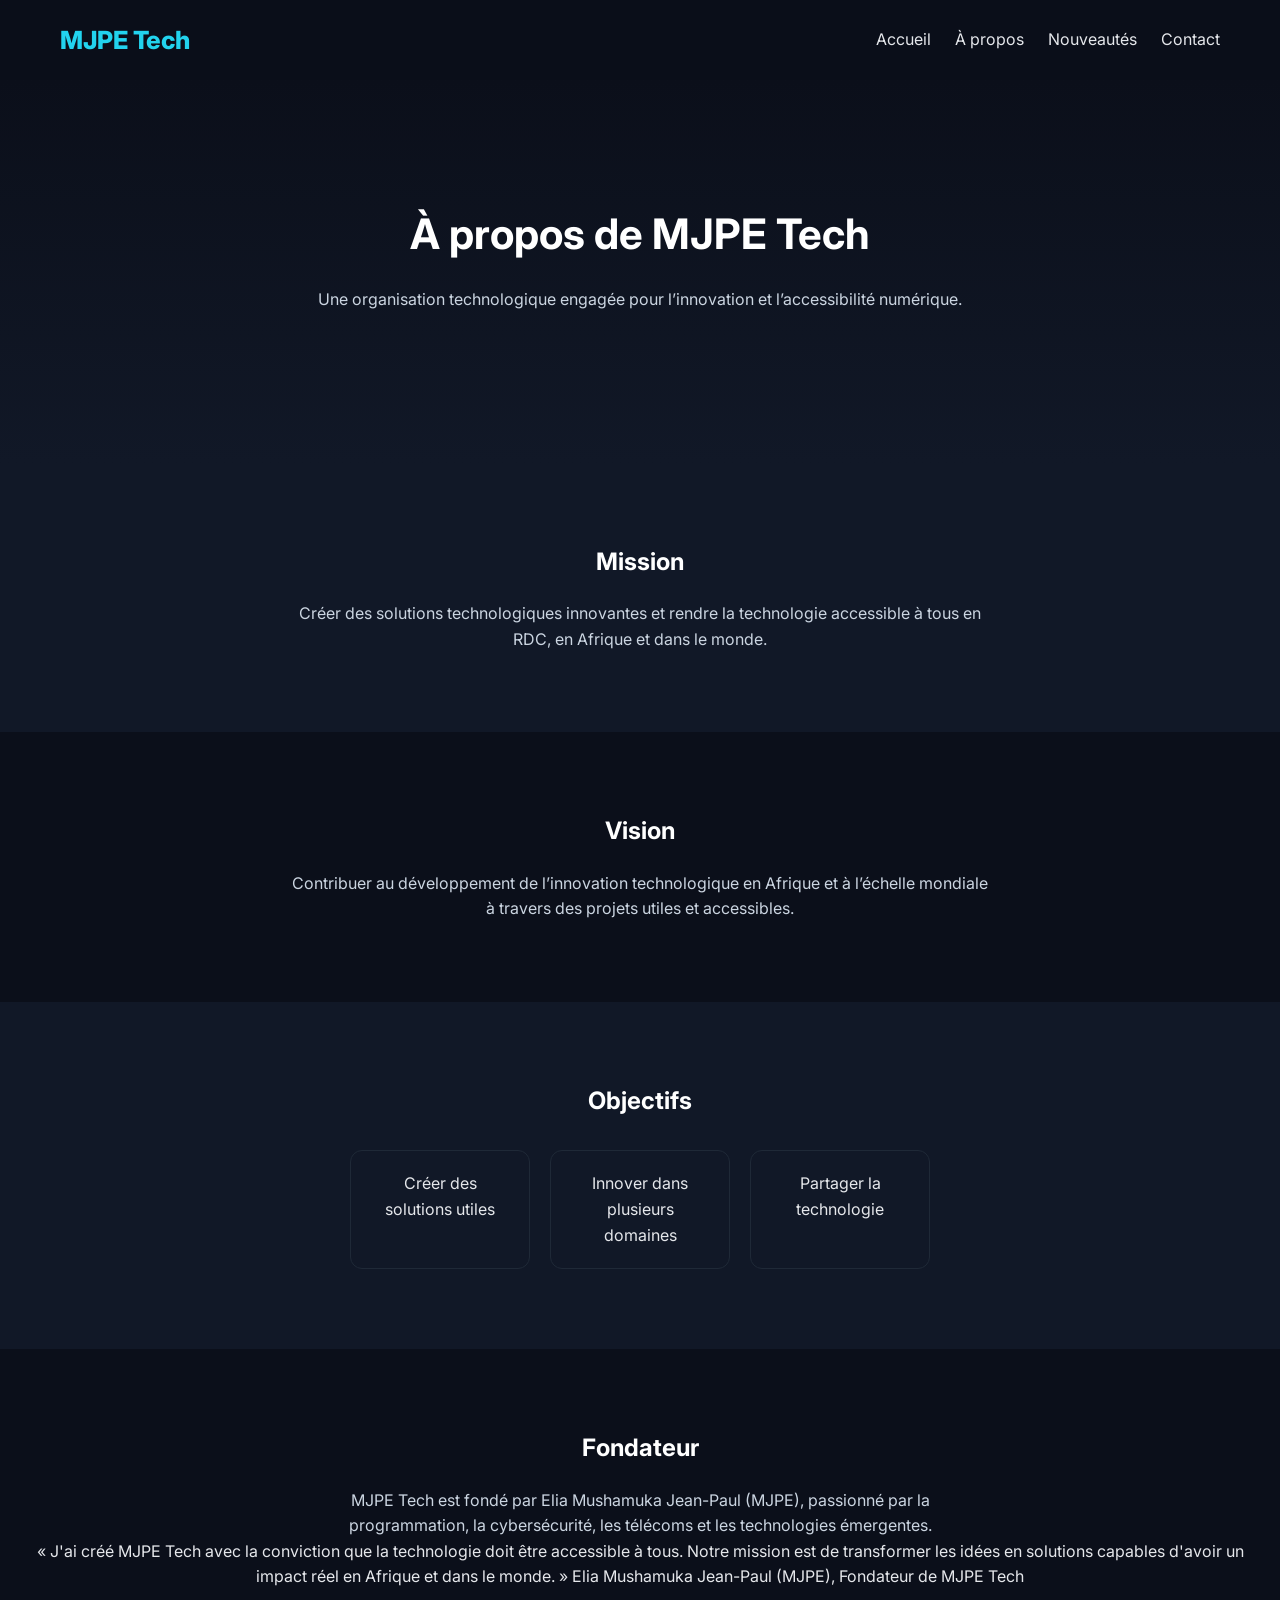
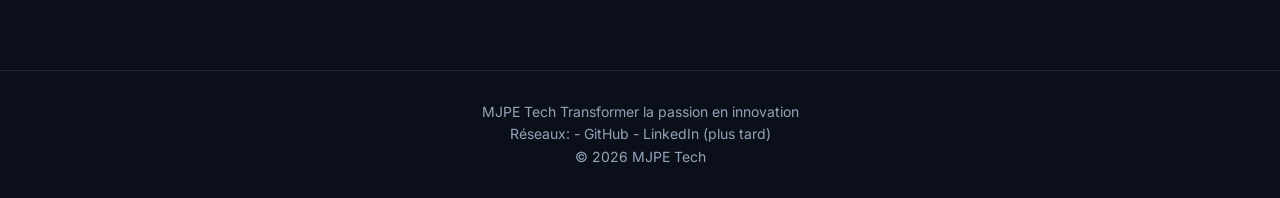
==== about.html @ 66c9de2f "premier envoi de mon projet" ====
<!doctype html>
<html lang="fr">
  <head>
    <meta charset="UTF-8" />
    <meta name="viewport" content="width=device-width, initial-scale=1.0" />
    <title>À propos - MJPE Tech</title>

    <link rel="stylesheet" href="assets/css/style.css" />

    <link rel="preconnect" href="https://fonts.googleapis.com" />
    <link rel="preconnect" href="https://fonts.gstatic.com" crossorigin />
    <link
      href="https://fonts.googleapis.com/css2?family=Inter:wght@300;400;600;700&display=swap"
      rel="stylesheet"
    />
  </head>

  <body>
    <!-- HEADER -->
    <header class="header">
      <div class="logo">MJPE Tech</div>

      <nav class="nav">
        <a href="index.html">Accueil</a>
        <a href="about.html">À propos</a>
        <a href="news.html">Nouveautés</a>
        <a href="contact.html">Contact</a>
      </nav>
    </header>

    <!-- HERO ABOUT -->
    <section class="hero">
      <h1>À propos de MJPE Tech</h1>
      <p>
        Une organisation technologique engagée pour l’innovation et
        l’accessibilité numérique.
      </p>
    </section>

    <!-- MISSION -->
    <section class="section">
      <h2>Mission</h2>
      <p>
        Créer des solutions technologiques innovantes et rendre la technologie
        accessible à tous en RDC, en Afrique et dans le monde.
      </p>
    </section>

    <!-- VISION -->
    <section class="section values">
      <h2>Vision</h2>
      <p>
        Contribuer au développement de l’innovation technologique en Afrique et
        à l’échelle mondiale à travers des projets utiles et accessibles.
      </p>
    </section>

    <!-- OBJECTIFS -->
    <section class="section">
      <h2>Objectifs</h2>

      <div class="grid">
        <div class="card">Créer des solutions utiles</div>
        <div class="card">Innover dans plusieurs domaines</div>
        <div class="card">Partager la technologie</div>
      </div>
    </section>

    <!-- FONDATEUR -->
    <section class="section values">
      <h2>Fondateur</h2>
      <p>
        MJPE Tech est fondé par Elia Mushamuka Jean-Paul (MJPE), passionné par
        la programmation, la cybersécurité, les télécoms et les technologies
        émergentes.
      </p>

      <p>
       <div class="temoignage">
        « J'ai créé MJPE Tech avec la conviction que la technologie doit être
        accessible à tous. Notre mission est de transformer les idées en
        solutions capables d'avoir un impact réel en Afrique et dans le monde. »
        Elia Mushamuka Jean-Paul (MJPE), Fondateur de MJPE Tech
      </div> 
      </p>
    </section>

    <!-- FOOTER -->
    <footer class="footer">
      MJPE Tech

Transformer la passion en innovation

  <div class="foot">
  Réseaux:
- GitHub
- LinkedIn (plus tard)
  </div>
      <p>© 2026 MJPE Tech</p>
    </footer>
  </body>
</html>
---- assets/css/style.css ----
/* =========================
   GLOBAL IMPROVEMENTS
========================= */

html {
  scroll-behavior: smooth;
}

body {
  -webkit-font-smoothing: antialiased;
  -moz-osx-font-smoothing: grayscale;
}
/* =========================
   BASE
========================= */
* {
  margin: 0;
  padding: 0;
  box-sizing: border-box;
  font-family: "Inter", sans-serif;
}

body {
  background: #0b0f1a;
  color: #e5e7eb;
  line-height: 1.6;
}

/* =========================
   HEADER
========================= */
.header {
  display: flex;
  justify-content: space-between;
  align-items: center;
  padding: 20px 60px;
  background: rgba(11, 15, 26, 0.9);
  position: sticky;
  top: 0;
  backdrop-filter: blur(10px);
}

.logo {
  font-weight: 800;
  font-size: 25px;
  color: #22d3ee;
}

.nav a {
  margin-left: 20px;
  text-decoration: none;
  color: #e5e7eb;
  position: relative;
  transition: 0.3s;
}

.nav a::after {
  content: "";
  position: absolute;
  left: 0;
  bottom: -4px;
  width: 0%;
  height: 2px;
  background: #22d3ee;
  transition: 0.3s;
}

.nav a:hover::after {
  width: 100%;
}

.nav a:hover {
  color: #22d3ee;
}

/* =========================
   HERO
========================= */
.hero {
  text-align: center;
  padding: 120px 20px;
  background: linear-gradient(180deg, #0b0f1a, #111827);
}

.hero h1 {
  font-size: 42px;
  color: white;
  margin-bottom: 20px;
}

.hero p {
  max-width: 700px;
  margin: auto;
  margin-bottom: 30px;
  color: #cbd5e1;
}

/* =========================
   BUTTONS
========================= */
.btn {
  padding: 12px 22px;
  border-radius: 10px;
  text-decoration: none;
  display: inline-block;
  transition: all 0.3s ease;
  font-weight: 500;
}
.btn:hover {
  transform: translateY(-2px);
  box-shadow: 0 10px 20px rgba(34, 211, 238, 0.2);
}

.btn.primary {
  background: #22d3ee;
  color: #0b0f1a;
}

.btn.primary:hover {
  background: #0ea5e9;
}

.btn.secondary {
  border: 1px solid #22d3ee;
  color: #22d3ee;
}

.btn.secondary:hover {
  background: #22d3ee;
  color: #0b0f1a;
}

/* =========================
   SECTIONS (claires)
========================= */
.section {
  padding: 80px 20px;
  text-align: center;
  background: #111827;
}

.section h2 {
  color: white;
  margin-bottom: 20px;
}

.section p {
  max-width: 700px;
  margin: auto;
  color: #cbd5e1;
}

/* =========================
   VALUES
========================= */
.values {
  background: #0b0f1a;
}

.grid {
  display: flex;
  justify-content: center;
  gap: 20px;
  margin-top: 30px;
  flex-wrap: wrap;
}

.card {
  background: #111827;
  padding: 20px;
  border-radius: 12px;
  width: 180px;
  text-align: center;
  border: 1px solid #1f2937;
  transition: all 0.3s ease;
}
.card:hover {
  transform: translateY(-5px);
  border-color: #22d3ee;
  box-shadow: 0 10px 25px rgba(34, 211, 238, 0.1);
}
/* =========================
   CTA
========================= */
.cta {
  padding: 80px 20px;
  text-align: center;
  background: linear-gradient(90deg, #1e3a8a, #0b0f1a);
}

.cta h2 {
  color: white;
  margin-bottom: 20px;
}

/* =========================
   FOOTER
========================= */
.footer {
  text-align: center;
  padding: 30px;
  background: #0b0f1a;
  border-top: 1px solid #1f2937;
  font-size: 14px;
  color: #94a3b8;
}

/* =========================
   RESPONSIVE
========================= */
@media (max-width: 768px) {
  .header {
    flex-direction: column;
    gap: 10px;
  }

  .hero h1 {
    font-size: 30px;
  }

  .grid {
    flex-direction: column;
    align-items: center;
  }
}
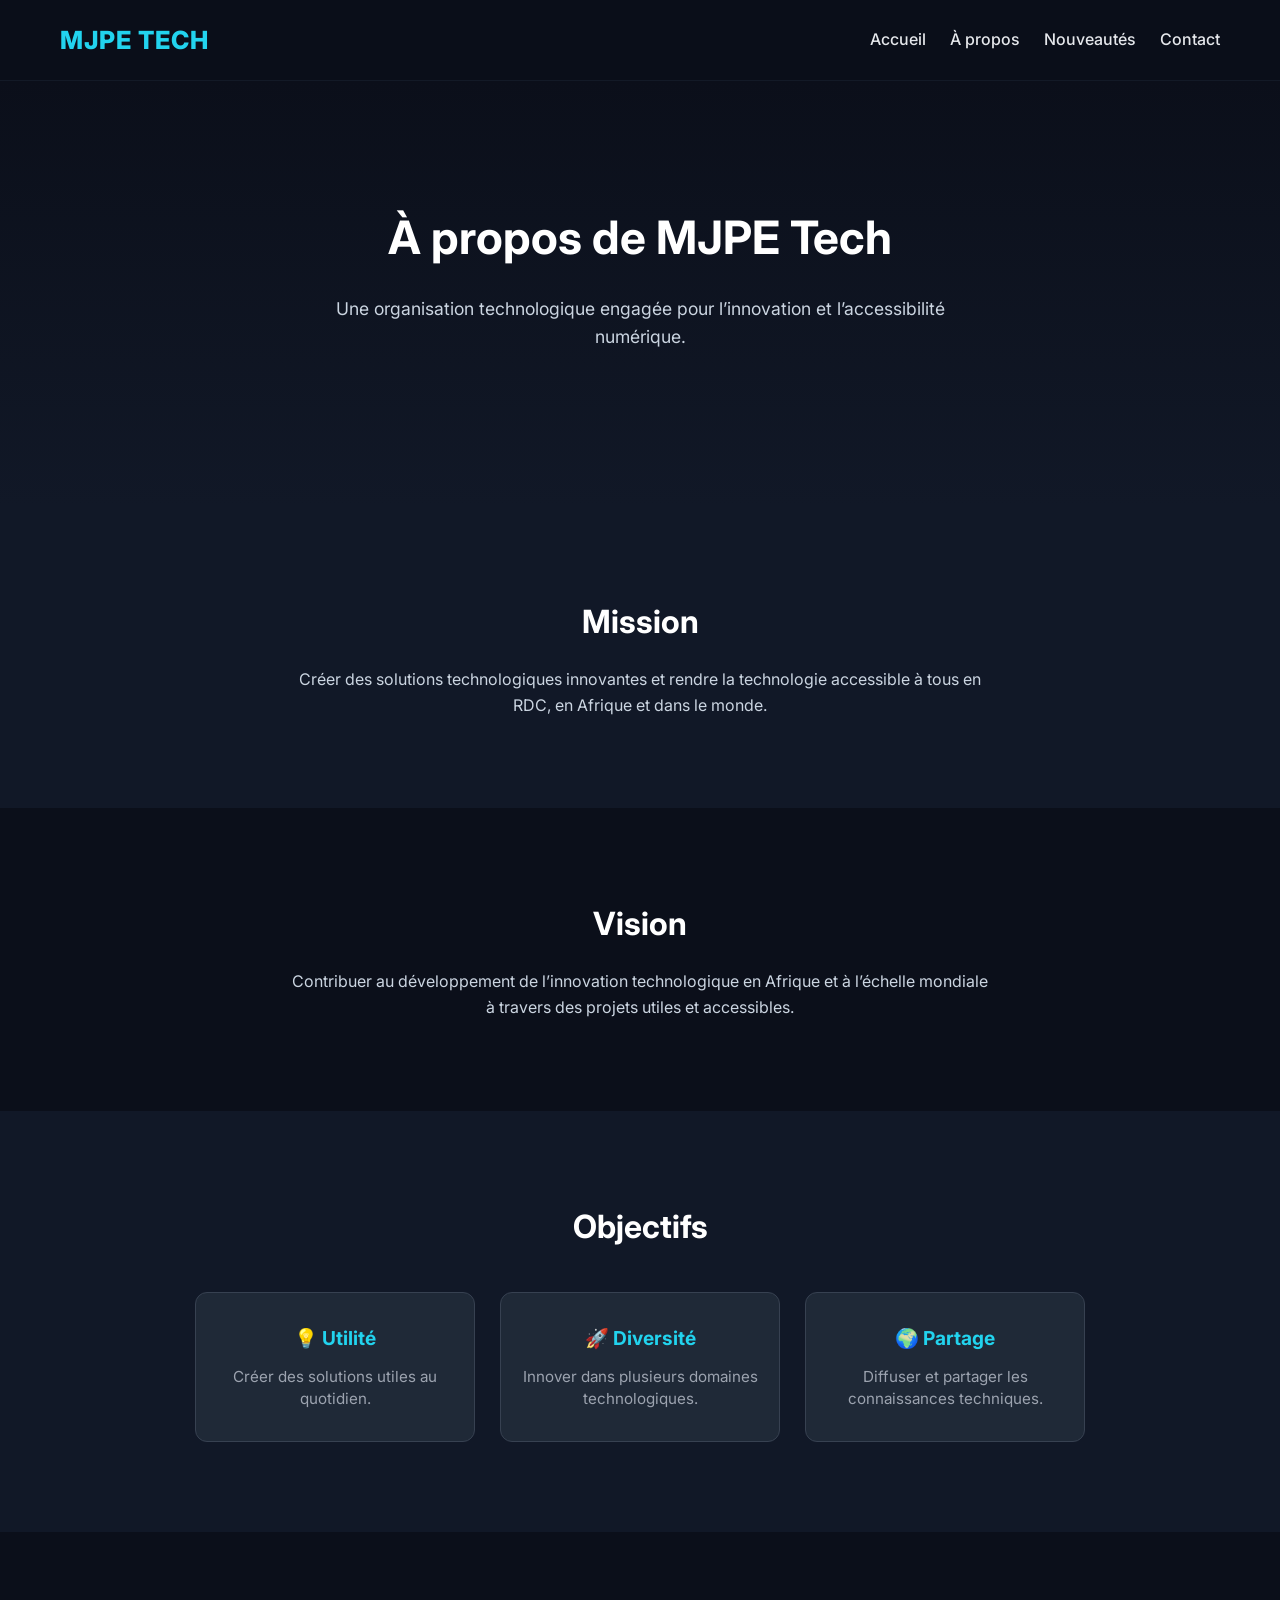
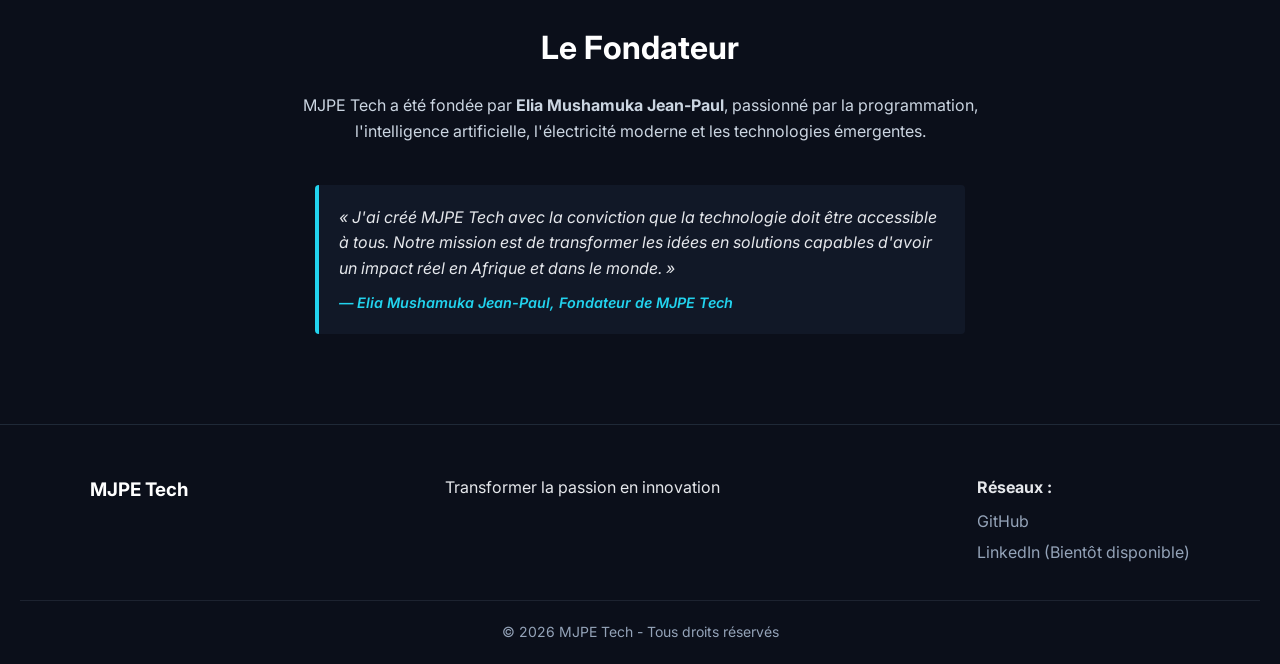
==== commit c8194699: "Mise à jour glogale html, css et js" ====
--- a/about.html
+++ b/about.html
@@ -4,6 +4,10 @@
     <meta charset="UTF-8" />
     <meta name="viewport" content="width=device-width, initial-scale=1.0" />
     <title>À propos - MJPE Tech</title>
+    <meta
+      name="description"
+      content="Découvrez l'histoire, la mission, la vision et les objectifs de MJPE Tech, une organisation technologique fondée par Elia Mushamuka Jean-Paul."
+    />
 
     <link rel="stylesheet" href="assets/css/style.css" />
 
@@ -16,7 +20,6 @@
   </head>
 
   <body>
-    <!-- HEADER -->
     <header class="header">
       <div class="logo">MJPE Tech</div>
 
@@ -28,7 +31,6 @@
       </nav>
     </header>
 
-    <!-- HERO ABOUT -->
     <section class="hero">
       <h1>À propos de MJPE Tech</h1>
       <p>
@@ -37,7 +39,6 @@
       </p>
     </section>
 
-    <!-- MISSION -->
     <section class="section">
       <h2>Mission</h2>
       <p>
@@ -46,7 +47,6 @@
       </p>
     </section>
 
-    <!-- VISION -->
     <section class="section values">
       <h2>Vision</h2>
       <p>
@@ -55,48 +55,58 @@
       </p>
     </section>
 
-    <!-- OBJECTIFS -->
     <section class="section">
       <h2>Objectifs</h2>
-
       <div class="grid">
-        <div class="card">Créer des solutions utiles</div>
-        <div class="card">Innover dans plusieurs domaines</div>
-        <div class="card">Partager la technologie</div>
+        <div class="card">
+          <h3>💡 Utilité</h3>
+          <p>Créer des solutions utiles au quotidien.</p>
+        </div>
+        <div class="card">
+          <h3>🚀 Diversité</h3>
+          <p>Innover dans plusieurs domaines technologiques.</p>
+        </div>
+        <div class="card">
+          <h3>🌍 Partage</h3>
+          <p>Diffuser et partager les connaissances techniques.</p>
+        </div>
       </div>
     </section>
 
-    <!-- FONDATEUR -->
     <section class="section values">
-      <h2>Fondateur</h2>
+      <h2>Le Fondateur</h2>
       <p>
-        MJPE Tech est fondé par Elia Mushamuka Jean-Paul (MJPE), passionné par
-        la programmation, la cybersécurité, les télécoms et les technologies
-        émergentes.
+        MJPE Tech a été fondée par <strong>Elia Mushamuka Jean-Paul</strong>,
+        passionné par la programmation, l'intelligence artificielle,
+        l'électricité moderne et les technologies émergentes.
       </p>
 
-      <p>
-       <div class="temoignage">
-        « J'ai créé MJPE Tech avec la conviction que la technologie doit être
-        accessible à tous. Notre mission est de transformer les idées en
-        solutions capables d'avoir un impact réel en Afrique et dans le monde. »
-        Elia Mushamuka Jean-Paul (MJPE), Fondateur de MJPE Tech
-      </div> 
-      </p>
+      <blockquote class="temoignage">
+        <p>
+          « J'ai créé MJPE Tech avec la conviction que la technologie doit être
+          accessible à tous. Notre mission est de transformer les idées en
+          solutions capables d'avoir un impact réel en Afrique et dans le monde.
+          »
+        </p>
+        <cite>— Elia Mushamuka Jean-Paul, Fondateur de MJPE Tech</cite>
+      </blockquote>
     </section>
 
-    <!-- FOOTER -->
     <footer class="footer">
-      MJPE Tech
-
-Transformer la passion en innovation
-
-  <div class="foot">
-  Réseaux:
-- GitHub
-- LinkedIn (plus tard)
-  </div>
-      <p>© 2026 MJPE Tech</p>
+      <div class="footer-content">
+        <h3>MJPE Tech</h3>
+        <p>Transformer la passion en innovation</p>
+        <div class="foot">
+          <p><strong>Réseaux :</strong></p>
+          <ul>
+            <li>
+              <a href="https://github.com/MJPE-ELIA" target="_blank">GitHub</a>
+            </li>
+            <li><a href="#">LinkedIn (Bientôt disponible)</a></li>
+          </ul>
+        </div>
+      </div>
+      <p class="copyright">© 2026 MJPE Tech - Tous droits réservés</p>
     </footer>
   </body>
 </html>
--- a/assets/css/style.css
+++ b/assets/css/style.css
@@ -1,18 +1,10 @@
-/* =========================
-   GLOBAL IMPROVEMENTS
-========================= */
-
+/* ==========================================================================
+   GLOBAL IMPROVEMENTS & BASE
+   ========================================================================== */
 html {
   scroll-behavior: smooth;
 }
 
-body {
-  -webkit-font-smoothing: antialiased;
-  -moz-osx-font-smoothing: grayscale;
-}
-/* =========================
-   BASE
-========================= */
 * {
   margin: 0;
   padding: 0;
@@ -24,11 +16,13 @@
   background: #0b0f1a;
   color: #e5e7eb;
   line-height: 1.6;
-}
-
-/* =========================
-   HEADER
-========================= */
+  -webkit-font-smoothing: antialiased;
+  -moz-osx-font-smoothing: grayscale;
+}
+
+/* ==========================================================================
+   HEADER / NAVIGATION
+   ========================================================================== */
 .header {
   display: flex;
   justify-content: space-between;
@@ -37,13 +31,17 @@
   background: rgba(11, 15, 26, 0.9);
   position: sticky;
   top: 0;
+  z-index: 1000;
   backdrop-filter: blur(10px);
+  border-bottom: 1px solid rgba(31, 41, 55, 0.5);
 }
 
 .logo {
   font-weight: 800;
   font-size: 25px;
   color: #22d3ee;
+  text-transform: uppercase;
+  letter-spacing: 1px;
 }
 
 .nav a {
@@ -52,6 +50,7 @@
   color: #e5e7eb;
   position: relative;
   transition: 0.3s;
+  font-weight: 500;
 }
 
 .nav a::after {
@@ -73,9 +72,9 @@
   color: #22d3ee;
 }
 
-/* =========================
-   HERO
-========================= */
+/* ==========================================================================
+   HERO SECTION
+   ========================================================================== */
 .hero {
   text-align: center;
   padding: 120px 20px;
@@ -83,32 +82,36 @@
 }
 
 .hero h1 {
-  font-size: 42px;
+  font-size: 46px;
   color: white;
   margin-bottom: 20px;
+  font-weight: 700;
 }
 
 .hero p {
   max-width: 700px;
   margin: auto;
-  margin-bottom: 30px;
+  margin-bottom: 35px;
   color: #cbd5e1;
-}
-
-/* =========================
+  font-size: 1.1rem;
+}
+
+/* ==========================================================================
    BUTTONS
-========================= */
+   ========================================================================== */
 .btn {
-  padding: 12px 22px;
+  padding: 12px 24px;
   border-radius: 10px;
   text-decoration: none;
   display: inline-block;
   transition: all 0.3s ease;
-  font-weight: 500;
-}
+  font-weight: 600;
+  margin: 5px;
+}
+
 .btn:hover {
   transform: translateY(-2px);
-  box-shadow: 0 10px 20px rgba(34, 211, 238, 0.2);
+  box-shadow: 0 10px 20px rgba(34, 211, 238, 0.25);
 }
 
 .btn.primary {
@@ -130,11 +133,11 @@
   color: #0b0f1a;
 }
 
-/* =========================
-   SECTIONS (claires)
-========================= */
+/* ==========================================================================
+   SECTIONS & GRIDS
+   ========================================================================== */
 .section {
-  padding: 80px 20px;
+  padding: 90px 20px;
   text-align: center;
   background: #111827;
 }
@@ -142,6 +145,8 @@
 .section h2 {
   color: white;
   margin-bottom: 20px;
+  font-size: 32px;
+  position: relative;
 }
 
 .section p {
@@ -150,9 +155,6 @@
   color: #cbd5e1;
 }
 
-/* =========================
-   VALUES
-========================= */
 .values {
   background: #0b0f1a;
 }
@@ -160,28 +162,170 @@
 .grid {
   display: flex;
   justify-content: center;
-  gap: 20px;
-  margin-top: 30px;
+  gap: 25px;
+  margin-top: 40px;
   flex-wrap: wrap;
 }
 
+/* ==========================================================================
+   CARDS (COMPOSANTS MULTI-PAGES)
+   ========================================================================== */
 .card {
-  background: #111827;
-  padding: 20px;
+  background: #1f2937;
+  padding: 30px 20px;
   border-radius: 12px;
-  width: 180px;
+  width: 280px; /* Élargi pour accueillir les descriptions de services et d'objectifs */
   text-align: center;
-  border: 1px solid #1f2937;
+  border: 1px solid #374151;
   transition: all 0.3s ease;
 }
+
+.card h3 {
+  color: #22d3ee;
+  margin-bottom: 12px;
+  font-size: 1.2rem;
+}
+
+.card p {
+  font-size: 0.95rem;
+  color: #9ca3af;
+  line-height: 1.5;
+}
+
 .card:hover {
   transform: translateY(-5px);
   border-color: #22d3ee;
-  box-shadow: 0 10px 25px rgba(34, 211, 238, 0.1);
-}
-/* =========================
-   CTA
-========================= */
+  box-shadow: 0 10px 25px rgba(34, 211, 238, 0.15);
+}
+
+/* Ajustement spécifique pour les petites cartes de valeurs pures */
+.values .card {
+  width: 200px;
+  font-weight: 600;
+}
+
+/* ==========================================================================
+   PAGE ABOUT : CITED / TEMOIGNAGE
+   ========================================================================== */
+.temoignage {
+  max-width: 650px;
+  margin: 40px auto 0 auto;
+  padding: 20px;
+  background: #111827;
+  border-left: 4px solid #22d3ee;
+  border-radius: 4px;
+  text-align: left;
+}
+
+.temoignage p {
+  font-style: italic;
+  color: #e5e7eb;
+  margin-bottom: 10px;
+}
+
+.temoignage cite {
+  font-size: 0.9rem;
+  color: #22d3ee;
+  font-weight: 600;
+  display: block;
+}
+
+/* ==========================================================================
+   PAGE NEWS : ACTUALITÉS
+   ========================================================================== */
+.news-container {
+  display: flex;
+  flex-direction: column;
+  align-items: center;
+  gap: 20px;
+}
+
+.news-card {
+  width: 100%;
+  max-width: 750px;
+  text-align: left;
+  padding: 25px;
+}
+
+.news-date {
+  display: inline-block;
+  font-size: 0.85rem;
+  color: #22d3ee;
+  font-weight: 600;
+  margin-bottom: 8px;
+  background: rgba(34, 211, 238, 0.1);
+  padding: 3px 10px;
+  border-radius: 20px;
+}
+
+/* ==========================================================================
+   PAGE CONTACT : FORMULAIRE
+   ========================================================================== */
+.form-container {
+  max-width: 600px;
+  margin: 0 auto;
+  background: #0b0f1a;
+  padding: 40px;
+  border-radius: 12px;
+  border: 1px solid #1f2937;
+}
+
+.contact-form {
+  text-align: left;
+}
+
+.form-group {
+  margin-bottom: 20px;
+}
+
+.form-group label {
+  display: block;
+  font-weight: 600;
+  margin-bottom: 8px;
+  color: #e5e7eb;
+  font-size: 0.95rem;
+}
+
+.form-group input,
+.form-group textarea {
+  width: 100%;
+  padding: 12px 15px;
+  background: #1f2937;
+  border: 1px solid #374151;
+  border-radius: 8px;
+  color: white;
+  font-size: 1rem;
+  transition: border-color 0.3s ease;
+}
+
+.form-group input:focus,
+.form-group textarea:focus {
+  outline: none;
+  border-color: #22d3ee;
+}
+
+.form-group textarea {
+  height: 140px;
+  resize: vertical;
+}
+
+.contact-form .btn {
+  width: 100%;
+  margin: 10px 0 0 0;
+  cursor: pointer;
+}
+
+.contact-info a {
+  color: #22d3ee;
+  text-decoration: none;
+}
+.contact-info a:hover {
+  text-decoration: underline;
+}
+
+/* ==========================================================================
+   CALL TO ACTION (CTA)
+   ========================================================================== */
 .cta {
   padding: 80px 20px;
   text-align: center;
@@ -193,33 +337,98 @@
   margin-bottom: 20px;
 }
 
-/* =========================
-   FOOTER
-========================= */
+/* ==========================================================================
+   FOOTER STRUCTURE ENRICHIE
+   ========================================================================== */
 .footer {
-  text-align: center;
-  padding: 30px;
   background: #0b0f1a;
   border-top: 1px solid #1f2937;
+  padding: 50px 20px 20px 20px;
+  text-align: center;
+}
+
+.footer-content {
+  max-width: 1100px;
+  margin: 0 auto 30px auto;
+  display: flex;
+  justify-content: space-between;
+  align-items: flex-start;
+  flex-wrap: wrap;
+  gap: 30px;
+  text-align: left;
+}
+
+.footer-content h3 {
+  color: white;
+  margin-bottom: 10px;
+}
+
+.footer-content .foot ul {
+  list-style: none;
+  margin-top: 8px;
+}
+
+.footer-content .foot ul li {
+  margin-bottom: 5px;
+}
+
+.footer-content .foot ul li a {
+  color: #94a3b8;
+  text-decoration: none;
+  transition: color 0.3s;
+}
+
+.footer-content .foot ul li a:hover {
+  color: #22d3ee;
+}
+
+.copyright {
   font-size: 14px;
   color: #94a3b8;
-}
-
-/* =========================
-   RESPONSIVE
-========================= */
+  border-top: 1px solid rgba(55, 65, 81, 0.4);
+  padding-top: 20px;
+}
+
+/* ==========================================================================
+   RESPONSIVE DESIGN (TABLETTES & MOBILES)
+   ========================================================================== */
 @media (max-width: 768px) {
   .header {
     flex-direction: column;
-    gap: 10px;
+    gap: 15px;
+    padding: 20px;
+  }
+
+  .nav a {
+    margin: 0 10px;
   }
 
   .hero h1 {
-    font-size: 30px;
+    font-size: 32px;
+  }
+
+  .hero p {
+    font-size: 1rem;
   }
 
   .grid {
     flex-direction: column;
     align-items: center;
   }
-}
+
+  .card,
+  .values .card {
+    width: 100%;
+    max-width: 340px;
+  }
+
+  .footer-content {
+    flex-direction: column;
+    text-align: center;
+    align-items: center;
+  }
+
+  .form-container {
+    padding: 20px;
+  }
+}
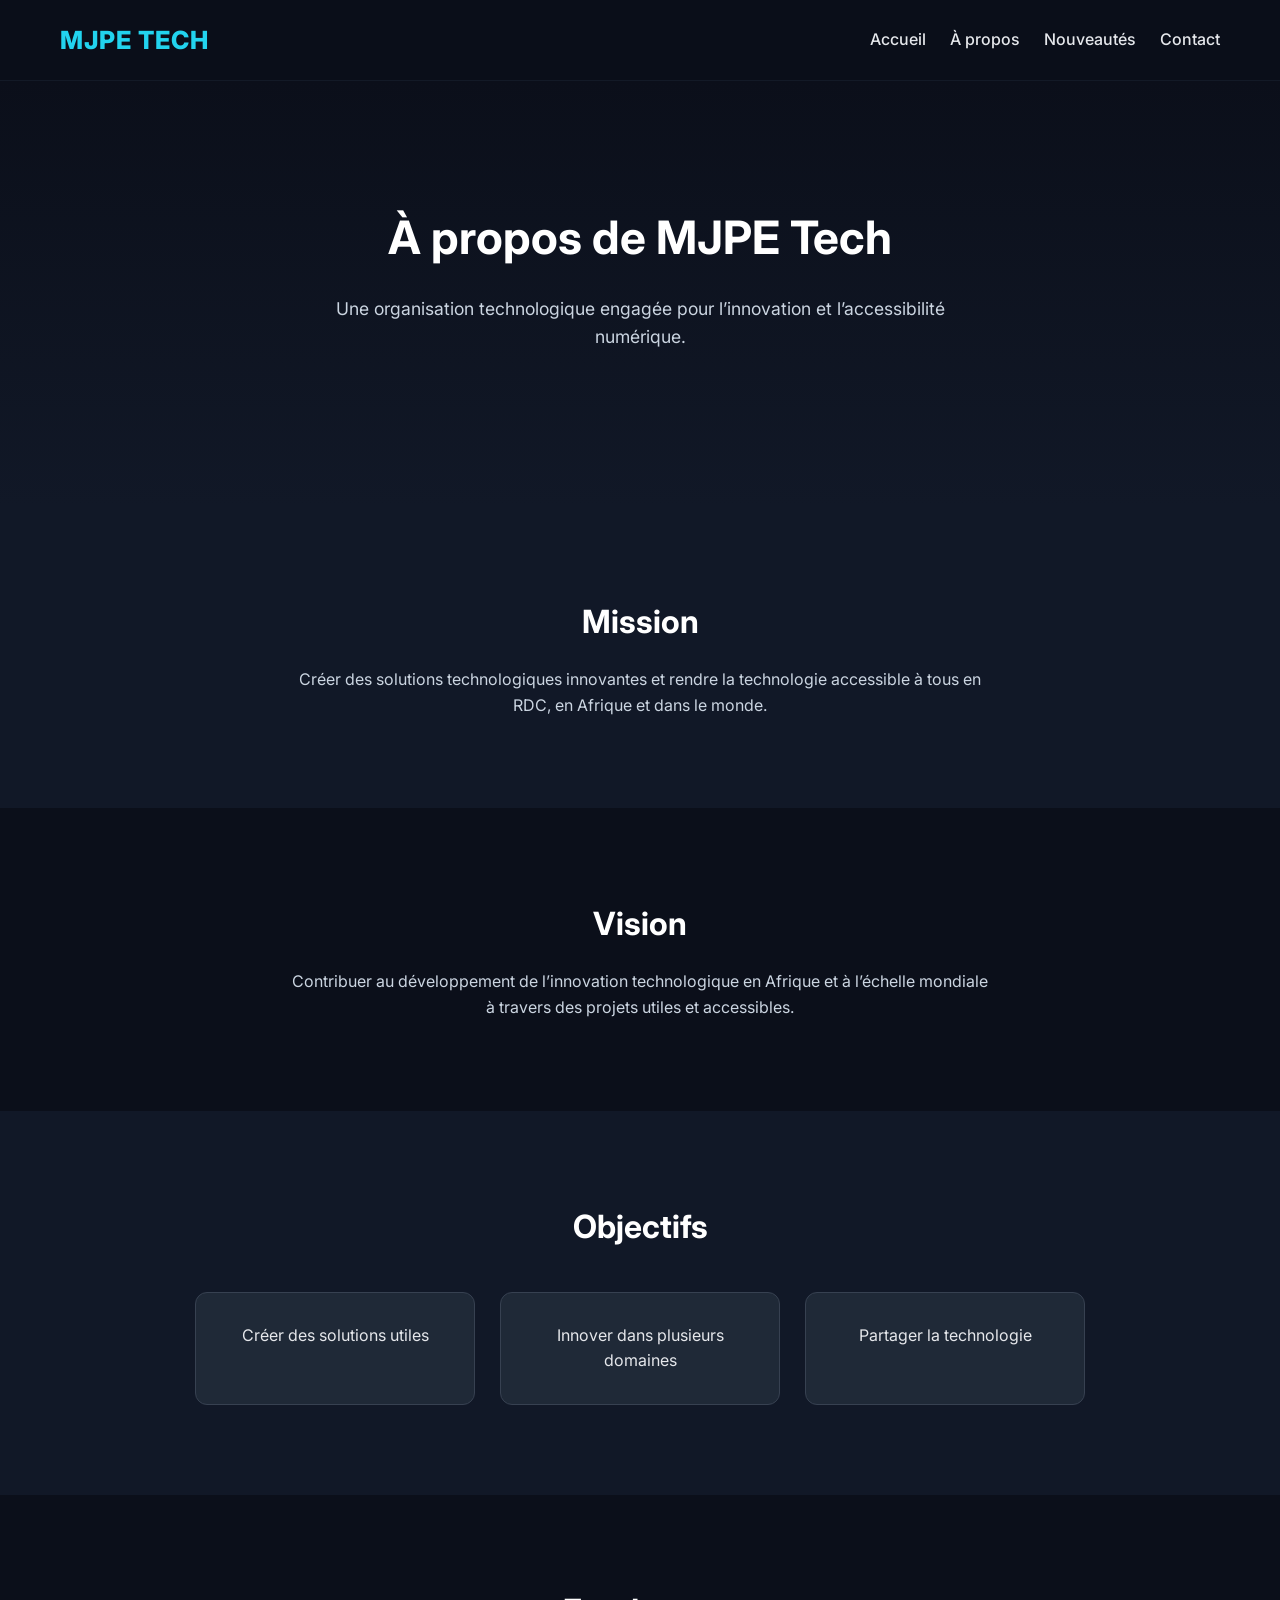
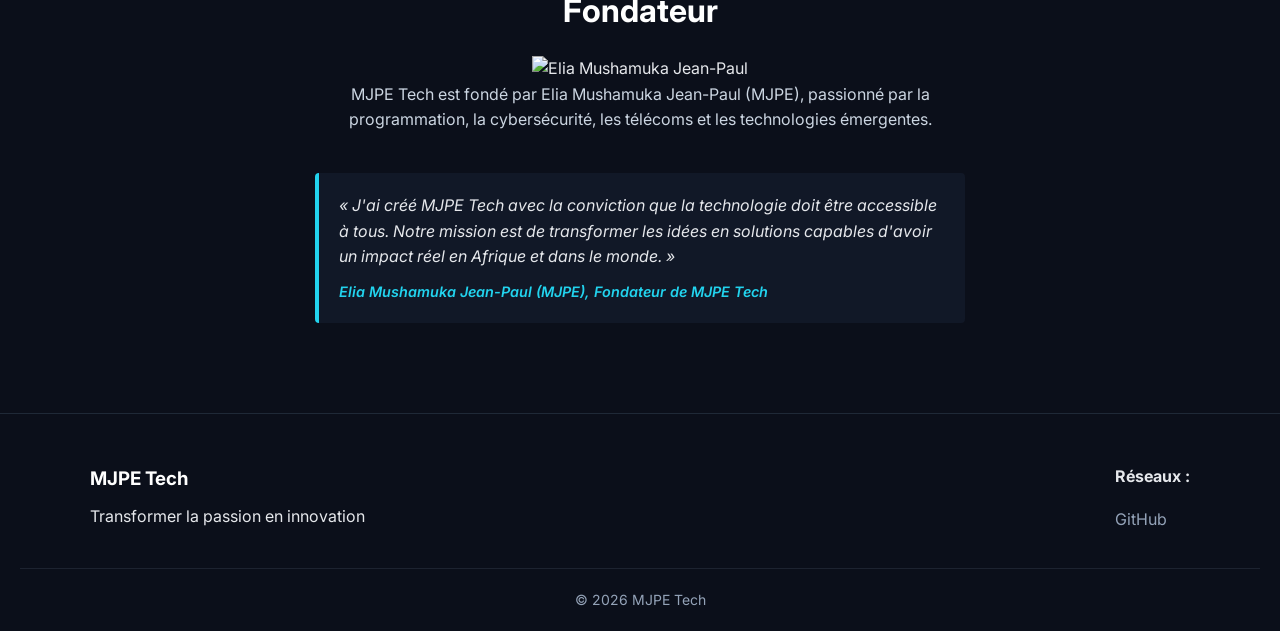
==== commit b072ff69: "mise à jour de mon backend" ====
--- a/about.html
+++ b/about.html
@@ -4,13 +4,7 @@
     <meta charset="UTF-8" />
     <meta name="viewport" content="width=device-width, initial-scale=1.0" />
     <title>À propos - MJPE Tech</title>
-    <meta
-      name="description"
-      content="Découvrez l'histoire, la mission, la vision et les objectifs de MJPE Tech, une organisation technologique fondée par Elia Mushamuka Jean-Paul."
-    />
-
     <link rel="stylesheet" href="assets/css/style.css" />
-
     <link rel="preconnect" href="https://fonts.googleapis.com" />
     <link rel="preconnect" href="https://fonts.gstatic.com" crossorigin />
     <link
@@ -22,7 +16,6 @@
   <body>
     <header class="header">
       <div class="logo">MJPE Tech</div>
-
       <nav class="nav">
         <a href="index.html">Accueil</a>
         <a href="about.html">À propos</a>
@@ -58,27 +51,25 @@
     <section class="section">
       <h2>Objectifs</h2>
       <div class="grid">
-        <div class="card">
-          <h3>💡 Utilité</h3>
-          <p>Créer des solutions utiles au quotidien.</p>
-        </div>
-        <div class="card">
-          <h3>🚀 Diversité</h3>
-          <p>Innover dans plusieurs domaines technologiques.</p>
-        </div>
-        <div class="card">
-          <h3>🌍 Partage</h3>
-          <p>Diffuser et partager les connaissances techniques.</p>
-        </div>
+        <div class="card">Créer des solutions utiles</div>
+        <div class="card">Innover dans plusieurs domaines</div>
+        <div class="card">Partager la technologie</div>
       </div>
     </section>
 
     <section class="section values">
-      <h2>Le Fondateur</h2>
+      <h2>Fondateur</h2>
+
+      <img
+        src="assets/images/elia-fondateur.jpg"
+        alt="Elia Mushamuka Jean-Paul"
+        class="profile-pic"
+      />
+
       <p>
-        MJPE Tech a été fondée par <strong>Elia Mushamuka Jean-Paul</strong>,
-        passionné par la programmation, l'intelligence artificielle,
-        l'électricité moderne et les technologies émergentes.
+        MJPE Tech est fondé par Elia Mushamuka Jean-Paul (MJPE), passionné par
+        la programmation, la cybersécurité, les télécoms et les technologies
+        émergentes.
       </p>
 
       <blockquote class="temoignage">
@@ -88,25 +79,28 @@
           solutions capables d'avoir un impact réel en Afrique et dans le monde.
           »
         </p>
-        <cite>— Elia Mushamuka Jean-Paul, Fondateur de MJPE Tech</cite>
+        <cite>Elia Mushamuka Jean-Paul (MJPE), Fondateur de MJPE Tech</cite>
       </blockquote>
     </section>
 
     <footer class="footer">
       <div class="footer-content">
-        <h3>MJPE Tech</h3>
-        <p>Transformer la passion en innovation</p>
+        <div class="footer-brand">
+          <h3>MJPE Tech</h3>
+          <p>Transformer la passion en innovation</p>
+        </div>
         <div class="foot">
           <p><strong>Réseaux :</strong></p>
           <ul>
             <li>
               <a href="https://github.com/MJPE-ELIA" target="_blank">GitHub</a>
             </li>
-            <li><a href="#">LinkedIn (Bientôt disponible)</a></li>
           </ul>
         </div>
       </div>
-      <p class="copyright">© 2026 MJPE Tech - Tous droits réservés</p>
+      <p class="copyright">© 2026 MJPE Tech</p>
     </footer>
+
+    <script src="assets/js/main.js"></script>
   </body>
 </html>
--- a/assets/css/style.css
+++ b/assets/css/style.css
@@ -432,3 +432,22 @@
     padding: 20px;
   }
 }
+
+.foot {
+  display: flex;
+  flex-direction: column;
+  gap: 10px;
+}
+
+.github-link {
+  color: #22d3ee !important; /* Force la couleur cyan */
+  text-decoration: none !important; /* Enlève le soulignement moche */
+  font-weight: 600;
+  display: inline-block;
+  margin-top: 5px;
+  transition: opacity 0.2s ease;
+}
+
+.github-link:hover {
+  opacity: 0.8; /* Légère transparence au survol */
+}
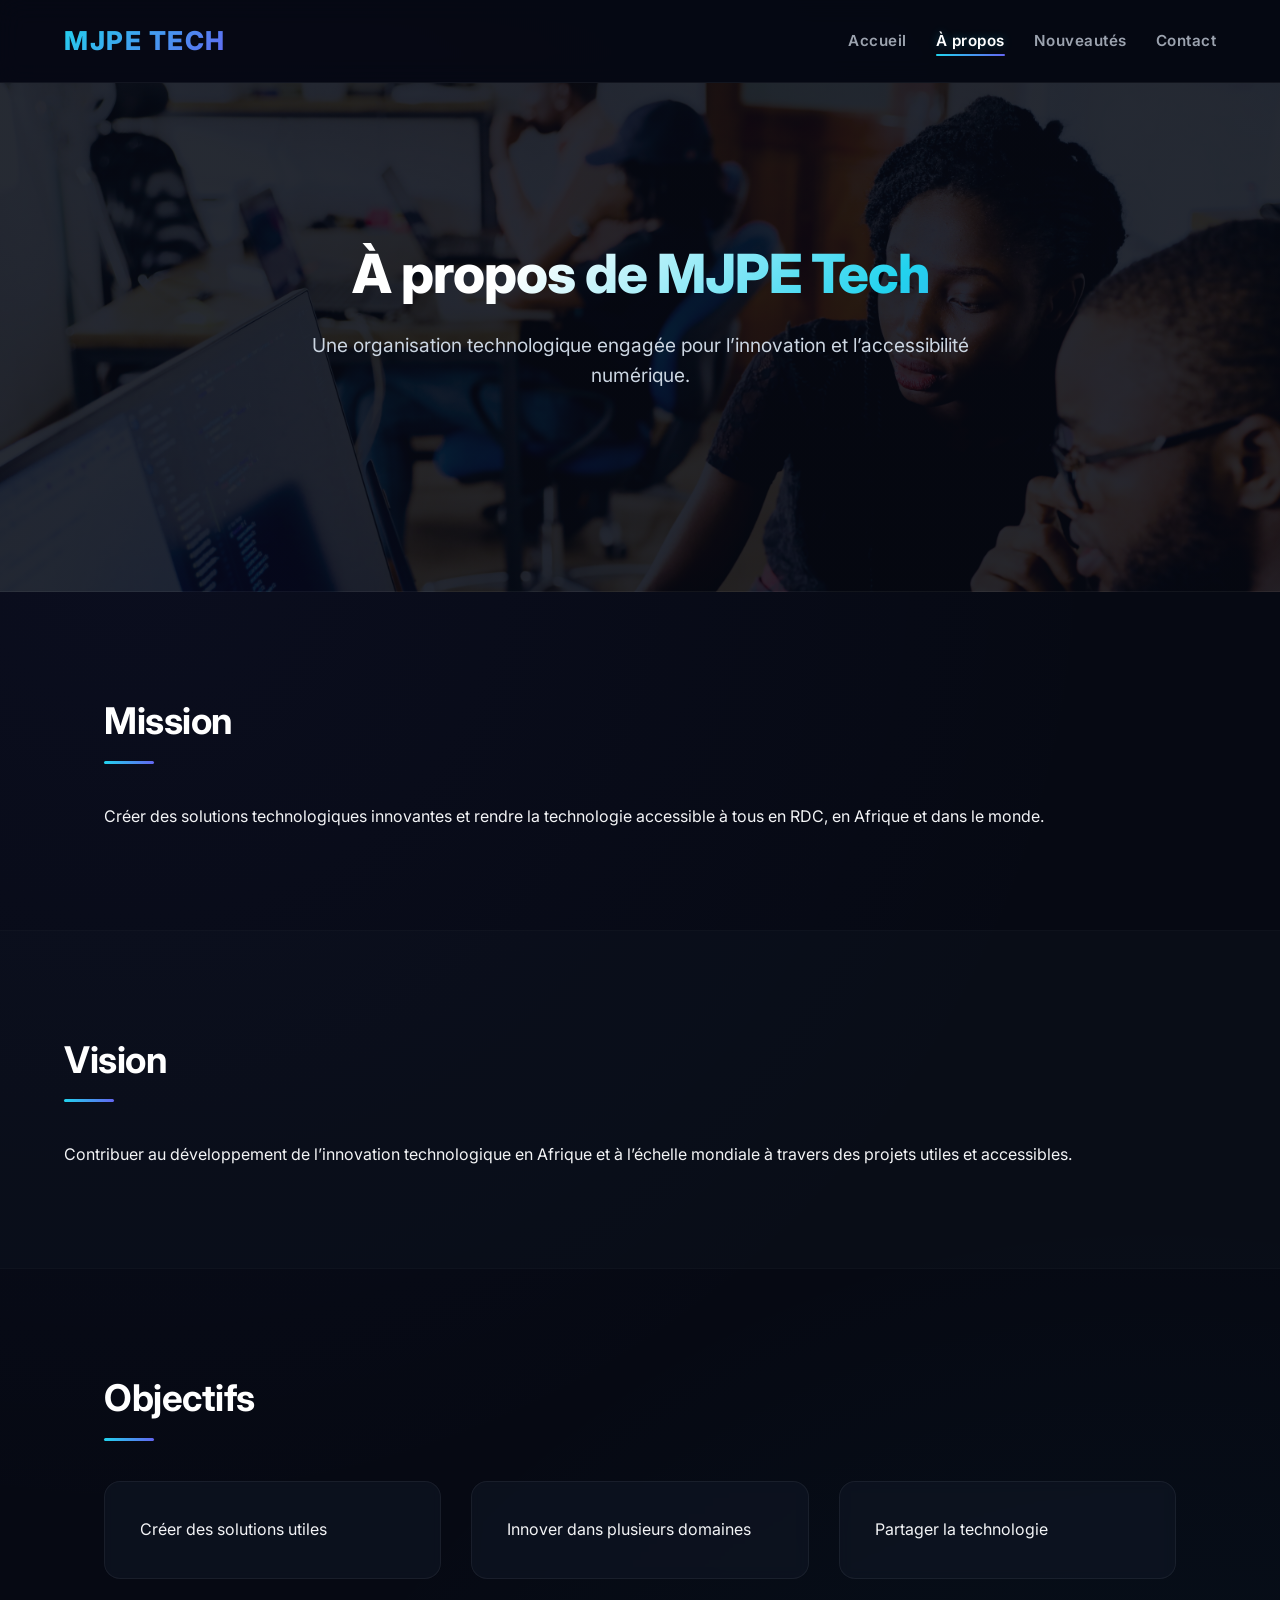
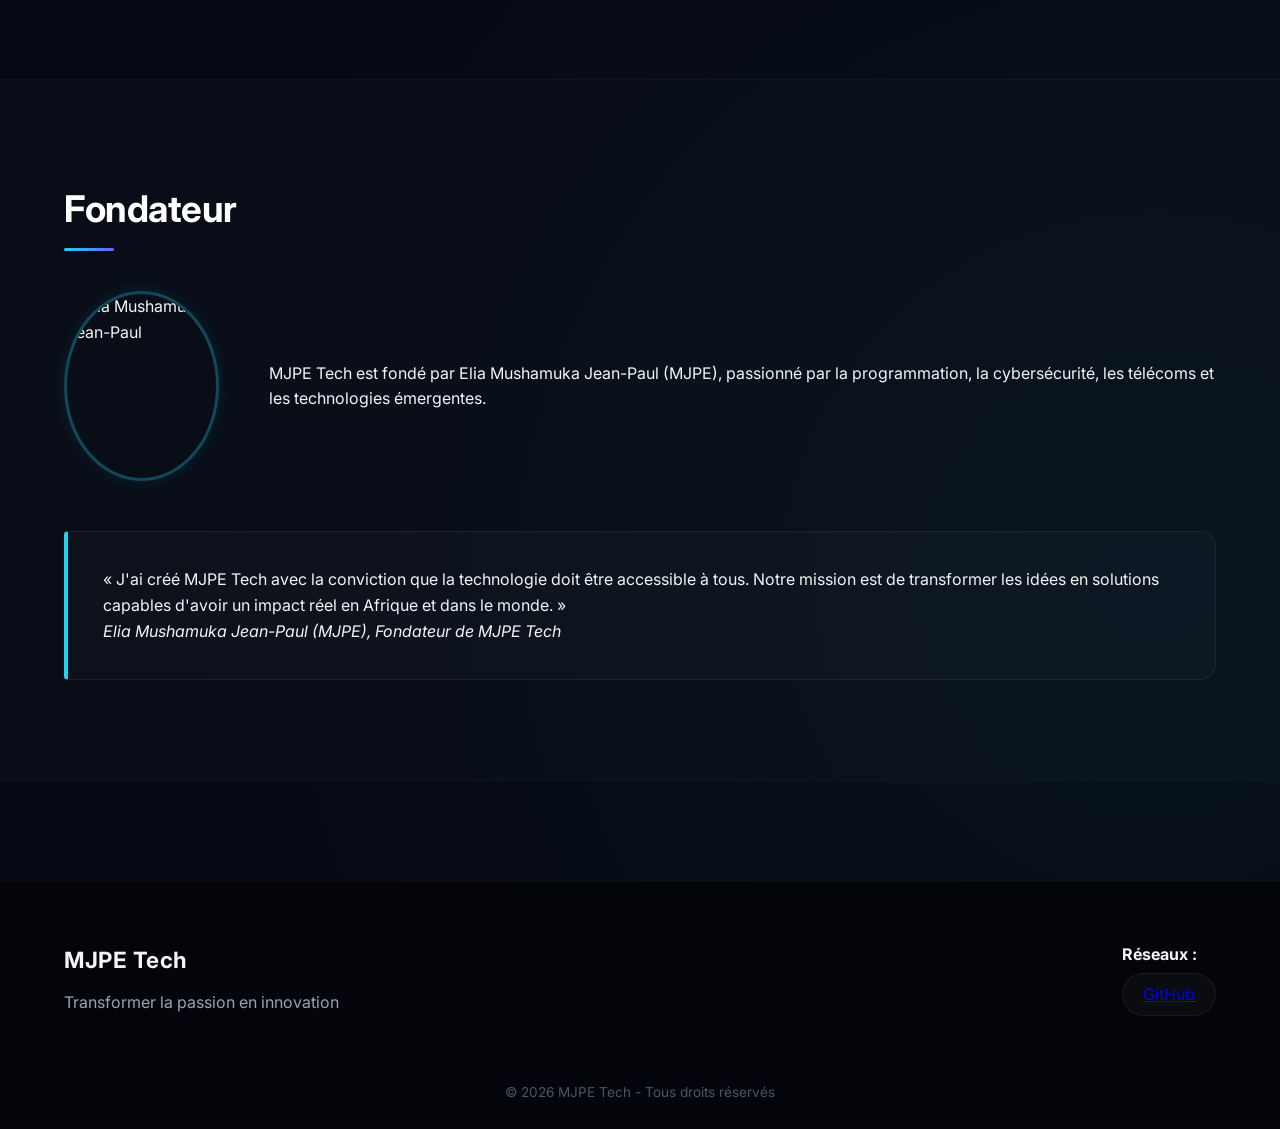
==== commit a90a9db1: "optimisation responsive, design verre poli, banniere hero et correctif AJAX sans alertes" ====
--- a/about.html
+++ b/about.html
@@ -4,7 +4,9 @@
     <meta charset="UTF-8" />
     <meta name="viewport" content="width=device-width, initial-scale=1.0" />
     <title>À propos - MJPE Tech</title>
+
     <link rel="stylesheet" href="assets/css/style.css" />
+
     <link rel="preconnect" href="https://fonts.googleapis.com" />
     <link rel="preconnect" href="https://fonts.gstatic.com" crossorigin />
     <link
@@ -16,9 +18,16 @@
   <body>
     <header class="header">
       <div class="logo">MJPE Tech</div>
+
+      <button class="menu-toggle" aria-label="Ouvrir le menu">
+        <span class="bar"></span>
+        <span class="bar"></span>
+        <span class="bar"></span>
+      </button>
+
       <nav class="nav">
         <a href="index.html">Accueil</a>
-        <a href="about.html">À propos</a>
+        <a href="about.html" class="active">À propos</a>
         <a href="news.html">Nouveautés</a>
         <a href="contact.html">Contact</a>
       </nav>
@@ -60,17 +69,19 @@
     <section class="section values">
       <h2>Fondateur</h2>
 
-      <img
-        src="assets/images/elia-fondateur.jpg"
-        alt="Elia Mushamuka Jean-Paul"
-        class="profile-pic"
-      />
+      <div class="about-founder">
+        <img
+          src="assets/images/elia-fondateur.jpg"
+          alt="Elia Mushamuka Jean-Paul"
+          class="profile-pic"
+        />
 
-      <p>
-        MJPE Tech est fondé par Elia Mushamuka Jean-Paul (MJPE), passionné par
-        la programmation, la cybersécurité, les télécoms et les technologies
-        émergentes.
-      </p>
+        <p>
+          MJPE Tech est fondé par Elia Mushamuka Jean-Paul (MJPE), passionné par
+          la programmation, la cybersécurité, les télécoms et les technologies
+          émergentes.
+        </p>
+      </div>
 
       <blockquote class="temoignage">
         <p>
@@ -89,16 +100,17 @@
           <h3>MJPE Tech</h3>
           <p>Transformer la passion en innovation</p>
         </div>
-        <div class="foot">
+        <div class="footer-socials">
           <p><strong>Réseaux :</strong></p>
-          <ul>
-            <li>
-              <a href="https://github.com/MJPE-ELIA" target="_blank">GitHub</a>
-            </li>
-          </ul>
+          <a
+            href="https://github.com/MJPE-ELIA"
+            target="_blank"
+            class="github-link"
+            >GitHub</a
+          >
         </div>
       </div>
-      <p class="copyright">© 2026 MJPE Tech</p>
+      <p class="copyright">© 2026 MJPE Tech - Tous droits réservés</p>
     </footer>
 
     <script src="assets/js/main.js"></script>
--- a/assets/css/style.css
+++ b/assets/css/style.css
@@ -1,5 +1,30 @@
 /* ==========================================================================
-   GLOBAL IMPROVEMENTS & BASE
+   1. VARIABLES DE COULEURS & DESIGN SYSTEM (Pour maintenir la cohérence)
+   ========================================================================== */
+:root {
+  --bg-dark: #060913; /* Fond principal spatial ultra-sombre */
+  --bg-card: rgba(
+    17,
+    24,
+    39,
+    0.55
+  ); /* Fond de carte en verre semi-transparent */
+  --primary: #22d3ee; /* Cyan électrique principal */
+  --primary-glow: rgba(34, 211, 238, 0.3);
+  --secondary: #6366f1; /* Violet/Indigo néon pour les dégradés */
+  --secondary-glow: rgba(99, 102, 241, 0.2);
+  --text-main: #f3f4f6; /* Texte principal clair */
+  --text-muted: #9ca3af; /* Texte secondaire estompé */
+  --border: rgba(
+    255,
+    255,
+    255,
+    0.06
+  ); /* Bordure discrète pour l'effet miroir */
+}
+
+/* ==========================================================================
+   2. BASE, DÉFILEMENT (SCROLLBAR) & ANIMATIONS GLOBALES
    ========================================================================== */
 html {
   scroll-behavior: smooth;
@@ -13,413 +38,624 @@
 }
 
 body {
-  background: #0b0f1a;
-  color: #e5e7eb;
+  background: var(--bg-dark);
+  color: var(--text-main);
   line-height: 1.6;
   -webkit-font-smoothing: antialiased;
   -moz-osx-font-smoothing: grayscale;
-}
-
-/* ==========================================================================
-   HEADER / NAVIGATION
+  overflow-x: hidden;
+  /* Petits halos de lumière discrets en arrière-plan global */
+  background-image:
+    radial-gradient(
+      circle at 10% 20%,
+      rgba(99, 102, 241, 0.05) 0%,
+      transparent 40%
+    ),
+    radial-gradient(
+      circle at 90% 80%,
+      rgba(34, 211, 238, 0.05) 0%,
+      transparent 40%
+    );
+}
+/* PERSONNALISATION TRÈS STYLÉE DE LA BARRE DE DÉFILEMENT (Scrollbar) */
+::-webkit-scrollbar {
+  width: 10px; /* Largeur de la barre verticale */
+}
+
+::-webkit-scrollbar-track {
+  background: var(--bg-dark); /* Couleur du fond de la barre */
+}
+
+::-webkit-scrollbar-thumb {
+  background: linear-gradient(
+    180deg,
+    var(--primary),
+    var(--secondary)
+  ); /* Dégradé néon */
+  border-radius: 10px;
+  border: 2px solid var(--bg-dark); /* Crée un petit espace esthétique */
+}
+
+::-webkit-scrollbar-thumb:hover {
+  background: linear-gradient(
+    180deg,
+    var(--secondary),
+    var(--primary)
+  ); /* Inverse au survol */
+}
+
+/* Animation clé pour l'effet de brillance ambiante */
+@keyframes pulseGlow {
+  0% {
+    box-shadow: 0 0 15px rgba(34, 211, 238, 0.2);
+  }
+  50% {
+    box-shadow: 0 0 25px rgba(34, 211, 238, 0.4);
+  }
+  100% {
+    box-shadow: 0 0 15px rgba(34, 211, 238, 0.2);
+  }
+}
+
+/* ==========================================================================
+   3. HEADER / NAVIGATION (EFFET GLASSMORPHISM HAUT DE GAMME)
    ========================================================================== */
 .header {
   display: flex;
   justify-content: space-between;
   align-items: center;
-  padding: 20px 60px;
-  background: rgba(11, 15, 26, 0.9);
+  padding: 20px 5%;
+  background: rgba(
+    6,
+    9,
+    19,
+    0.75
+  ); /* Transparence pour voir le contenu défiler dessous */
   position: sticky;
   top: 0;
   z-index: 1000;
-  backdrop-filter: blur(10px);
-  border-bottom: 1px solid rgba(31, 41, 55, 0.5);
+  backdrop-filter: blur(12px); /* Flou de verre poli hyper stylé */
+  -webkit-backdrop-filter: blur(12px);
+  border-bottom: 1px solid rgba(255, 255, 255, 0.05);
 }
 
 .logo {
   font-weight: 800;
-  font-size: 25px;
-  color: #22d3ee;
+  font-size: 26px;
+  /* Gradient text : Le logo brille en dégradé */
+  background: linear-gradient(135deg, var(--primary), var(--secondary));
+  -webkit-background-clip: text;
+  background-clip: text; /* Propriété standard ajoutée */
+  -webkit-text-fill-color: transparent;
   text-transform: uppercase;
-  letter-spacing: 1px;
+  letter-spacing: 1.5px;
+  transition: transform 0.3s ease;
+}
+
+.logo:hover {
+  transform: scale(1.03); /* Effet discret de pop au survol */
 }
 
 .nav a {
-  margin-left: 20px;
+  margin-left: 25px;
   text-decoration: none;
-  color: #e5e7eb;
+  color: var(--text-muted);
   position: relative;
-  transition: 0.3s;
-  font-weight: 500;
-}
-
+  transition:
+    color 0.3s ease,
+    transform 0.3s ease;
+  font-weight: 600;
+  font-size: 0.95rem;
+  letter-spacing: 0.5px;
+}
+
+/* Animation sophistiquée du soulignement de lien */
 .nav a::after {
   content: "";
   position: absolute;
-  left: 0;
-  bottom: -4px;
+  left: 50%;
+  bottom: -6px;
   width: 0%;
   height: 2px;
-  background: #22d3ee;
-  transition: 0.3s;
-}
-
-.nav a:hover::after {
+  background: linear-gradient(90deg, var(--primary), var(--secondary));
+  transition:
+    width 0.3s ease,
+    left 0.3s ease;
+  border-radius: 2px;
+}
+
+.nav a:hover::after,
+.nav a.active::after {
   width: 100%;
-}
-
-.nav a:hover {
-  color: #22d3ee;
-}
-
-/* ==========================================================================
-   HERO SECTION
+  left: 0; /* Se déploie du milieu vers les côtés au survol */
+}
+
+.nav a:hover,
+.nav a.active {
+  color: white;
+  text-shadow: 0 0 10px rgba(34, 211, 238, 0.3);
+}
+/* BOUTON BURGER (MOBILE) */
+.menu-toggle {
+  display: none;
+  flex-direction: column;
+  justify-content: space-between;
+  width: 28px;
+  height: 20px;
+  background: transparent;
+  border: none;
+  cursor: pointer;
+  z-index: 1100;
+}
+
+.menu-toggle .bar {
+  height: 2.5px;
+  width: 100%;
+  background: linear-gradient(90deg, var(--primary), var(--secondary));
+  border-radius: 10px;
+  transition: all 0.3s cubic-bezier(0.4, 0, 0.2, 1);
+}
+
+/* ==========================================================================
+   4. HERO SECTION (TEXTE GRADIENT FUTURISTE)
    ========================================================================== */
 .hero {
   text-align: center;
-  padding: 120px 20px;
-  background: linear-gradient(180deg, #0b0f1a, #111827);
+  /* On agrandit un peu l'espace intérieur pour bien voir l'image et l'équipe */
+  padding: 160px 20px;
+
+  /* APPLICATION DE L'IMAGE UNIQUEMENT ICI AVEC L'EFFET SOMBRE */
+  background-image:
+    linear-gradient(rgba(6, 9, 19, 0.85), rgba(6, 9, 19, 0.85)),
+    url("../images/bg-tech.jpg");
+
+  /* L'image reste fixe lors du défilement pour un effet parallaxe super classe */
+  background-attachment: fixed;
+  background-position: center center;
+  background-size: cover;
+  background-repeat: no-repeat;
+
+  /* Une petite bordure lumineuse fine en bas pour séparer proprement de la suite */
+  border-bottom: 1px solid rgba(255, 255, 255, 0.05);
 }
 
 .hero h1 {
-  font-size: 46px;
+  font-size: 54px;
+  font-weight: 800;
   color: white;
-  margin-bottom: 20px;
-  font-weight: 700;
+  margin-bottom: 25px;
+  line-height: 1.15;
+  letter-spacing: -1px;
+  /* Effet de texte en dégradé géant */
+  background: linear-gradient(
+    135deg,
+    #ffffff 40%,
+    var(--primary) 70%,
+    var(--secondary) 100%
+  );
+  -webkit-background-clip: text;
+  background-clip: text; /* Propriété standard ajoutée */
+  -webkit-text-fill-color: transparent;
 }
 
 .hero p {
-  max-width: 700px;
-  margin: auto;
-  margin-bottom: 35px;
+  max-width: 680px;
+  margin: 0 auto 40px auto;
   color: #cbd5e1;
-  font-size: 1.1rem;
-}
-
-/* ==========================================================================
-   BUTTONS
-   ========================================================================== */
-.btn {
-  padding: 12px 24px;
-  border-radius: 10px;
-  text-decoration: none;
-  display: inline-block;
-  transition: all 0.3s ease;
-  font-weight: 600;
-  margin: 5px;
-}
-
-.btn:hover {
-  transform: translateY(-2px);
-  box-shadow: 0 10px 20px rgba(34, 211, 238, 0.25);
-}
-
-.btn.primary {
-  background: #22d3ee;
-  color: #0b0f1a;
-}
-
-.btn.primary:hover {
-  background: #0ea5e9;
-}
-
-.btn.secondary {
-  border: 1px solid #22d3ee;
-  color: #22d3ee;
-}
-
-.btn.secondary:hover {
-  background: #22d3ee;
-  color: #0b0f1a;
-}
-
-/* ==========================================================================
-   SECTIONS & GRIDS
-   ========================================================================== */
-.section {
-  padding: 90px 20px;
-  text-align: center;
-  background: #111827;
-}
-
-.section h2 {
-  color: white;
-  margin-bottom: 20px;
-  font-size: 32px;
-  position: relative;
-}
-
-.section p {
-  max-width: 700px;
-  margin: auto;
-  color: #cbd5e1;
-}
-
-.values {
-  background: #0b0f1a;
-}
-
-.grid {
+  font-size: 1.2rem;
+  font-weight: 400;
+}
+
+.hero-buttons {
   display: flex;
   justify-content: center;
-  gap: 25px;
-  margin-top: 40px;
+  gap: 20px;
   flex-wrap: wrap;
 }
 
 /* ==========================================================================
-   CARDS (COMPOSANTS MULTI-PAGES)
-   ========================================================================== */
+   5. BOUTONS DESIGN ULTRA-STYLÉS
+   ========================================================================== */
+.btn {
+  display: inline-block;
+  padding: 14px 32px;
+  font-weight: 700;
+  text-decoration: none;
+  border-radius: 50px; /* Bords parfaitement arrondis cyber */
+  transition: all 0.4s cubic-bezier(0.4, 0, 0.2, 1);
+  font-size: 0.95rem;
+  letter-spacing: 0.5px;
+  border: none;
+  cursor: pointer;
+  position: relative;
+}
+
+/* Bouton Cyan Lumineux */
+.btn.primary {
+  background: linear-gradient(135deg, var(--primary), var(--secondary));
+  color: #060913;
+  box-shadow: 0 4px 15px rgba(34, 211, 238, 0.3);
+}
+
+.btn.primary:hover {
+  transform: translateY(-3px) scale(1.02);
+  /* Augmente la lueur magique au survol */
+  box-shadow:
+    0 8px 25px rgba(34, 211, 238, 0.5),
+    0 0 10px rgba(99, 102, 241, 0.4);
+}
+
+/* Bouton Transparent à Contour Lumineux */
+.btn.secondary {
+  background: rgba(255, 255, 255, 0.03);
+  color: white;
+  border: 1.5px solid rgba(34, 211, 238, 0.4);
+}
+
+.btn.secondary:hover {
+  transform: translateY(-3px) scale(1.02);
+  background: rgba(34, 211, 238, 0.08);
+  border-color: var(--primary);
+  box-shadow: 0 0 20px rgba(34, 211, 238, 0.2);
+}
+
+/* ==========================================================================
+   6. SECTIONS ET CARTES EN VERRE (GLASS-CARDS)
+   ========================================================================== */
+.section {
+  padding: 100px 5%;
+  max-width: 1200px;
+  margin: 0 auto;
+}
+
+.section h2 {
+  font-size: 2.3rem;
+  font-weight: 700;
+  color: white;
+  margin-bottom: 40px;
+  letter-spacing: -0.5px;
+}
+
+/* Décoration sous les titres H2 pour faire pro */
+.section h2::after {
+  content: "";
+  display: block;
+  width: 50px;
+  height: 3px;
+  background: linear-gradient(90deg, var(--primary), var(--secondary));
+  margin-top: 10px;
+  border-radius: 10px;
+}
+
+.values {
+  background: rgba(17, 24, 39, 0.25);
+  max-width: 100%;
+  border-top: 1px solid rgba(255, 255, 255, 0.02);
+  border-bottom: 1px solid rgba(255, 255, 255, 0.02);
+}
+
+/* GRILLE ET COMPOSANT CARTE DE FUTUR */
+.grid,
+.news-container {
+  display: grid;
+  grid-template-columns: repeat(3, 1fr);
+  gap: 30px;
+  margin-top: 20px;
+}
+
+.news-container {
+  grid-template-columns: repeat(auto-fit, minmax(320px, 1fr));
+}
+
 .card {
-  background: #1f2937;
-  padding: 30px 20px;
-  border-radius: 12px;
-  width: 280px; /* Élargi pour accueillir les descriptions de services et d'objectifs */
+  background: var(--bg-card);
+  padding: 35px;
+  border-radius: 16px;
+  border: 1px solid var(--border);
+  backdrop-filter: blur(5px);
+  -webkit-backdrop-filter: blur(5px);
+  transition: all 0.4s cubic-bezier(0.165, 0.84, 0.44, 1);
+  position: relative;
+  overflow: hidden;
+}
+
+/* Effet de lueur interne subtile au survol d'une carte */
+.card::before {
+  content: "";
+  position: absolute;
+  top: 0;
+  left: 0;
+  width: 100%;
+  height: 100%;
+  background: linear-gradient(
+    135deg,
+    rgba(34, 211, 238, 0.05),
+    rgba(99, 102, 241, 0.05)
+  );
+  opacity: 0;
+  transition: opacity 0.4s ease;
+}
+
+/* HOVER DES CARTES : S'élèvent, s'illuminent et la bordure devient cyber */
+.card:hover {
+  transform: translateY(-8px);
+  border-color: rgba(34, 211, 238, 0.3);
+  box-shadow:
+    0 15px 30px rgba(0, 0, 0, 0.4),
+    0 0 15px rgba(34, 211, 238, 0.1);
+}
+
+.card:hover::before {
+  opacity: 1;
+}
+
+.news-card h3 {
+  color: var(--primary);
+  margin-bottom: 15px;
+  font-size: 1.3rem;
+}
+
+/* Section CTA d'action finale */
+.cta {
   text-align: center;
-  border: 1px solid #374151;
-  transition: all 0.3s ease;
-}
-
-.card h3 {
-  color: #22d3ee;
-  margin-bottom: 12px;
-  font-size: 1.2rem;
-}
-
-.card p {
-  font-size: 0.95rem;
-  color: #9ca3af;
-  line-height: 1.5;
-}
-
-.card:hover {
-  transform: translateY(-5px);
-  border-color: #22d3ee;
-  box-shadow: 0 10px 25px rgba(34, 211, 238, 0.15);
-}
-
-/* Ajustement spécifique pour les petites cartes de valeurs pures */
-.values .card {
-  width: 200px;
-  font-weight: 600;
-}
-
-/* ==========================================================================
-   PAGE ABOUT : CITED / TEMOIGNAGE
-   ========================================================================== */
+  padding: 100px 20px;
+  background: radial-gradient(
+    circle,
+    rgba(99, 102, 241, 0.05) 0%,
+    transparent 70%
+  );
+}
+
+.cta h2::after {
+  margin: 10px auto 0 auto; /* Centre la ligne décorative sous le H2 */
+}
+
+/* ==========================================================================
+   7. INTERFACES SPÉCIFIQUES (ABOUT, FORMULAIRE CYBERPUNK)
+   ========================================================================== */
+/* Page À Propos */
+.about-founder {
+  display: flex;
+  align-items: center;
+  gap: 50px;
+  margin-bottom: 50px;
+}
+
+.profile-pic {
+  width: 190px;
+  height: 190px;
+  border-radius: 50%;
+  object-fit: cover;
+  border: 3px solid rgba(34, 211, 238, 0.3);
+  box-shadow: 0 0 20px rgba(34, 211, 238, 0.1);
+  transition: all 0.4s ease;
+}
+
+/* La photo s'illumine et tourne légèrement au survol */
+.profile-pic:hover {
+  border-color: var(--primary);
+  transform: scale(1.04) rotate(2deg);
+  box-shadow: 0 0 30px rgba(34, 211, 238, 0.3);
+}
+
 .temoignage {
+  background: rgba(255, 255, 255, 0.02);
+  border: 1px solid var(--border);
+  padding: 35px;
+  border-left: 4px solid var(--primary);
+  border-radius: 4px 16px 16px 4px;
+}
+
+/* Page Contact : Formulaire en verre poli */
+.form-container {
   max-width: 650px;
-  margin: 40px auto 0 auto;
-  padding: 20px;
-  background: #111827;
-  border-left: 4px solid #22d3ee;
-  border-radius: 4px;
-  text-align: left;
-}
-
-.temoignage p {
-  font-style: italic;
-  color: #e5e7eb;
-  margin-bottom: 10px;
-}
-
-.temoignage cite {
-  font-size: 0.9rem;
-  color: #22d3ee;
-  font-weight: 600;
-  display: block;
-}
-
-/* ==========================================================================
-   PAGE NEWS : ACTUALITÉS
-   ========================================================================== */
-.news-container {
-  display: flex;
-  flex-direction: column;
-  align-items: center;
-  gap: 20px;
-}
-
-.news-card {
-  width: 100%;
-  max-width: 750px;
-  text-align: left;
-  padding: 25px;
-}
-
-.news-date {
-  display: inline-block;
-  font-size: 0.85rem;
-  color: #22d3ee;
-  font-weight: 600;
-  margin-bottom: 8px;
-  background: rgba(34, 211, 238, 0.1);
-  padding: 3px 10px;
+  margin: 0 auto;
+  background: var(--bg-card);
+  padding: 45px;
   border-radius: 20px;
-}
-
-/* ==========================================================================
-   PAGE CONTACT : FORMULAIRE
-   ========================================================================== */
-.form-container {
-  max-width: 600px;
-  margin: 0 auto;
-  background: #0b0f1a;
-  padding: 40px;
-  border-radius: 12px;
-  border: 1px solid #1f2937;
-}
-
-.contact-form {
-  text-align: left;
+  border: 1px solid var(--border);
+  backdrop-filter: blur(10px);
+  -webkit-backdrop-filter: blur(10px);
+  box-shadow: 0 20px 40px rgba(0, 0, 0, 0.3);
 }
 
 .form-group {
-  margin-bottom: 20px;
+  margin-bottom: 25px;
 }
 
 .form-group label {
   display: block;
+  margin-bottom: 10px;
+  color: #e5e7eb;
   font-weight: 600;
-  margin-bottom: 8px;
-  color: #e5e7eb;
-  font-size: 0.95rem;
+  font-size: 0.9rem;
+  letter-spacing: 0.5px;
+  text-transform: uppercase;
 }
 
 .form-group input,
 .form-group textarea {
   width: 100%;
-  padding: 12px 15px;
-  background: #1f2937;
-  border: 1px solid #374151;
+  padding: 14px 18px;
+  background: rgba(6, 9, 19, 0.6);
+  border: 1px solid rgba(255, 255, 255, 0.08);
   border-radius: 8px;
   color: white;
   font-size: 1rem;
-  transition: border-color 0.3s ease;
+  transition: all 0.3s ease;
+}
+
+/* HOVER & FOCUS DES CHAMPS : Deviennent luminescents */
+.form-group input:hover,
+.form-group textarea:hover {
+  border-color: rgba(34, 211, 238, 0.3);
 }
 
 .form-group input:focus,
 .form-group textarea:focus {
   outline: none;
-  border-color: #22d3ee;
-}
-
-.form-group textarea {
-  height: 140px;
-  resize: vertical;
-}
-
-.contact-form .btn {
-  width: 100%;
-  margin: 10px 0 0 0;
-  cursor: pointer;
-}
-
-.contact-info a {
-  color: #22d3ee;
-  text-decoration: none;
-}
-.contact-info a:hover {
-  text-decoration: underline;
-}
-
-/* ==========================================================================
-   CALL TO ACTION (CTA)
-   ========================================================================== */
-.cta {
-  padding: 80px 20px;
+  border-color: var(--primary);
+  background: rgba(6, 9, 19, 0.9);
+  box-shadow: 0 0 15px rgba(34, 211, 238, 0.15);
+}
+
+/* Contact Info Direct */
+.contact-info {
   text-align: center;
-  background: linear-gradient(90deg, #1e3a8a, #0b0f1a);
-}
-
-.cta h2 {
-  color: white;
-  margin-bottom: 20px;
-}
-
-/* ==========================================================================
-   FOOTER STRUCTURE ENRICHIE
+}
+
+.contact-info p {
+  background: var(--bg-card);
+  display: inline-block;
+  padding: 15px 25px;
+  border-radius: 30px;
+  border: 1px solid var(--border);
+  margin: 10px;
+}
+
+/* ==========================================================================
+   8. FOOTER SOMBRE ET HARMONIEUX
    ========================================================================== */
 .footer {
-  background: #0b0f1a;
-  border-top: 1px solid #1f2937;
-  padding: 50px 20px 20px 20px;
-  text-align: center;
+  background: #03050b;
+  padding: 60px 5% 25px 5%;
+  border-top: 1px solid rgba(255, 255, 255, 0.03);
+  margin-top: 100px;
 }
 
 .footer-content {
-  max-width: 1100px;
-  margin: 0 auto 30px auto;
   display: flex;
   justify-content: space-between;
   align-items: flex-start;
   flex-wrap: wrap;
-  gap: 30px;
-  text-align: left;
-}
-
-.footer-content h3 {
-  color: white;
-  margin-bottom: 10px;
-}
-
-.footer-content .foot ul {
-  list-style: none;
-  margin-top: 8px;
-}
-
-.footer-content .foot ul li {
-  margin-bottom: 5px;
-}
-
-.footer-content .foot ul li a {
-  color: #94a3b8;
+  gap: 40px;
+  max-width: 1200px;
+  margin: 0 auto 40px auto;
+}
+
+.footer-brand h3 {
+  font-size: 1.4rem;
+  margin-bottom: 12px;
+  letter-spacing: 0.5px;
+}
+
+.footer-brand p {
+  color: var(--text-muted);
+}
+
+.footer-socials .github-link {
+  display: inline-block;
+  margin-top: 5px;
+  padding: 8px 20px;
+  background: rgba(255, 255, 255, 0.03);
+  border: 1px solid var(--border);
+  border-radius: 30px;
+  transition: all 0.3s ease;
+}
+
+.footer-socials .github-link:hover {
+  background: rgba(34, 211, 238, 0.1);
+  border-color: var(--primary);
   text-decoration: none;
-  transition: color 0.3s;
-}
-
-.footer-content .foot ul li a:hover {
-  color: #22d3ee;
+  box-shadow: 0 0 10px rgba(34, 211, 238, 0.2);
 }
 
 .copyright {
-  font-size: 14px;
-  color: #94a3b8;
-  border-top: 1px solid rgba(55, 65, 81, 0.4);
-  padding-top: 20px;
-}
-
-/* ==========================================================================
-   RESPONSIVE DESIGN (TABLETTES & MOBILES)
-   ========================================================================== */
-@media (max-width: 768px) {
-  .header {
+  text-align: center;
+  color: #4b5563;
+  font-size: 0.85rem;
+  border-top: 1px solid rgba(255, 255, 255, 0.02);
+  padding-top: 25px;
+}
+
+/* ==========================================================================
+   9. MEDIA QUERIES (ADAPTATION RESPONSIVE PARFAITE)
+   ========================================================================== */
+
+/* Écrans Tablettes (max-width: 992px) */
+@media screen and (max-width: 992px) {
+  .grid {
+    grid-template-columns: repeat(2, 1fr); /* Passe à 2 colonnes */
+  }
+  .hero h1 {
+    font-size: 42px;
+  }
+}
+
+/* Écrans Intermédiaires (max-width: 768px) */
+@media screen and (max-width: 768px) {
+  .about-founder {
     flex-direction: column;
-    gap: 15px;
-    padding: 20px;
-  }
-
-  .nav a {
-    margin: 0 10px;
-  }
-
-  .hero h1 {
-    font-size: 32px;
-  }
-
-  .hero p {
-    font-size: 1rem;
-  }
-
-  .grid {
+    text-align: center;
+    gap: 30px;
+  }
+  .section {
+    padding: 70px 5%;
+  }
+}
+
+/* Smartphones (max-width: 576px) */
+@media screen and (max-width: 576px) {
+  .menu-toggle {
+    display: flex; /* Affiche l'icône burger */
+  }
+
+  /* Configuration du tiroir de menu coulissant mobile */
+  .nav {
+    position: fixed;
+    top: 74px;
+    right: -100%; /* Totalement masqué à droite */
+    width: 85%;
+    height: calc(100vh - 74px);
+    background: rgba(6, 9, 19, 0.96);
+    backdrop-filter: blur(20px);
+    -webkit-backdrop-filter: blur(20px);
     flex-direction: column;
     align-items: center;
-  }
-
-  .card,
-  .values .card {
-    width: 100%;
-    max-width: 340px;
+    padding: 60px 0;
+    gap: 35px;
+    transition: right 0.4s cubic-bezier(0.4, 0, 0.2, 1);
+    border-left: 1px solid rgba(255, 255, 255, 0.05);
+    display: flex;
+  }
+
+  .nav.open {
+    right: 0; /* Entre sur l'écran lors du clic */
+  }
+
+  .nav a {
+    margin-left: 0;
+    font-size: 1.2rem;
+  }
+
+  /* ANIMATION EN CROIX DU BURGER (MENU OPEN) */
+  .menu-toggle.open .bar:nth-child(1) {
+    transform: translateY(8px) rotate(45deg);
+  }
+  .menu-toggle.open .bar:nth-child(2) {
+    opacity: 0;
+  }
+  .menu-toggle.open .bar:nth-child(3) {
+    transform: translateY(-9px) rotate(-45deg);
+  }
+
+  /* SUPPRESSION COMPLET DES GRILLES SUR SMALL MOBILE */
+  .grid,
+  .news-container {
+    grid-template-columns: 1fr; /* 1 carte par ligne */
+    gap: 20px;
+  }
+
+  .hero {
+    padding: 90px 15px;
+  }
+
+  .hero h1 {
+    font-size: 30px;
+  }
+
+  .form-container {
+    padding: 30px 20px; /* Réduction des paddings pour gagner de l'espace */
   }
 
   .footer-content {
@@ -427,27 +663,4 @@
     text-align: center;
     align-items: center;
   }
-
-  .form-container {
-    padding: 20px;
-  }
-}
-
-.foot {
-  display: flex;
-  flex-direction: column;
-  gap: 10px;
-}
-
-.github-link {
-  color: #22d3ee !important; /* Force la couleur cyan */
-  text-decoration: none !important; /* Enlève le soulignement moche */
-  font-weight: 600;
-  display: inline-block;
-  margin-top: 5px;
-  transition: opacity 0.2s ease;
-}
-
-.github-link:hover {
-  opacity: 0.8; /* Légère transparence au survol */
-}
+}
